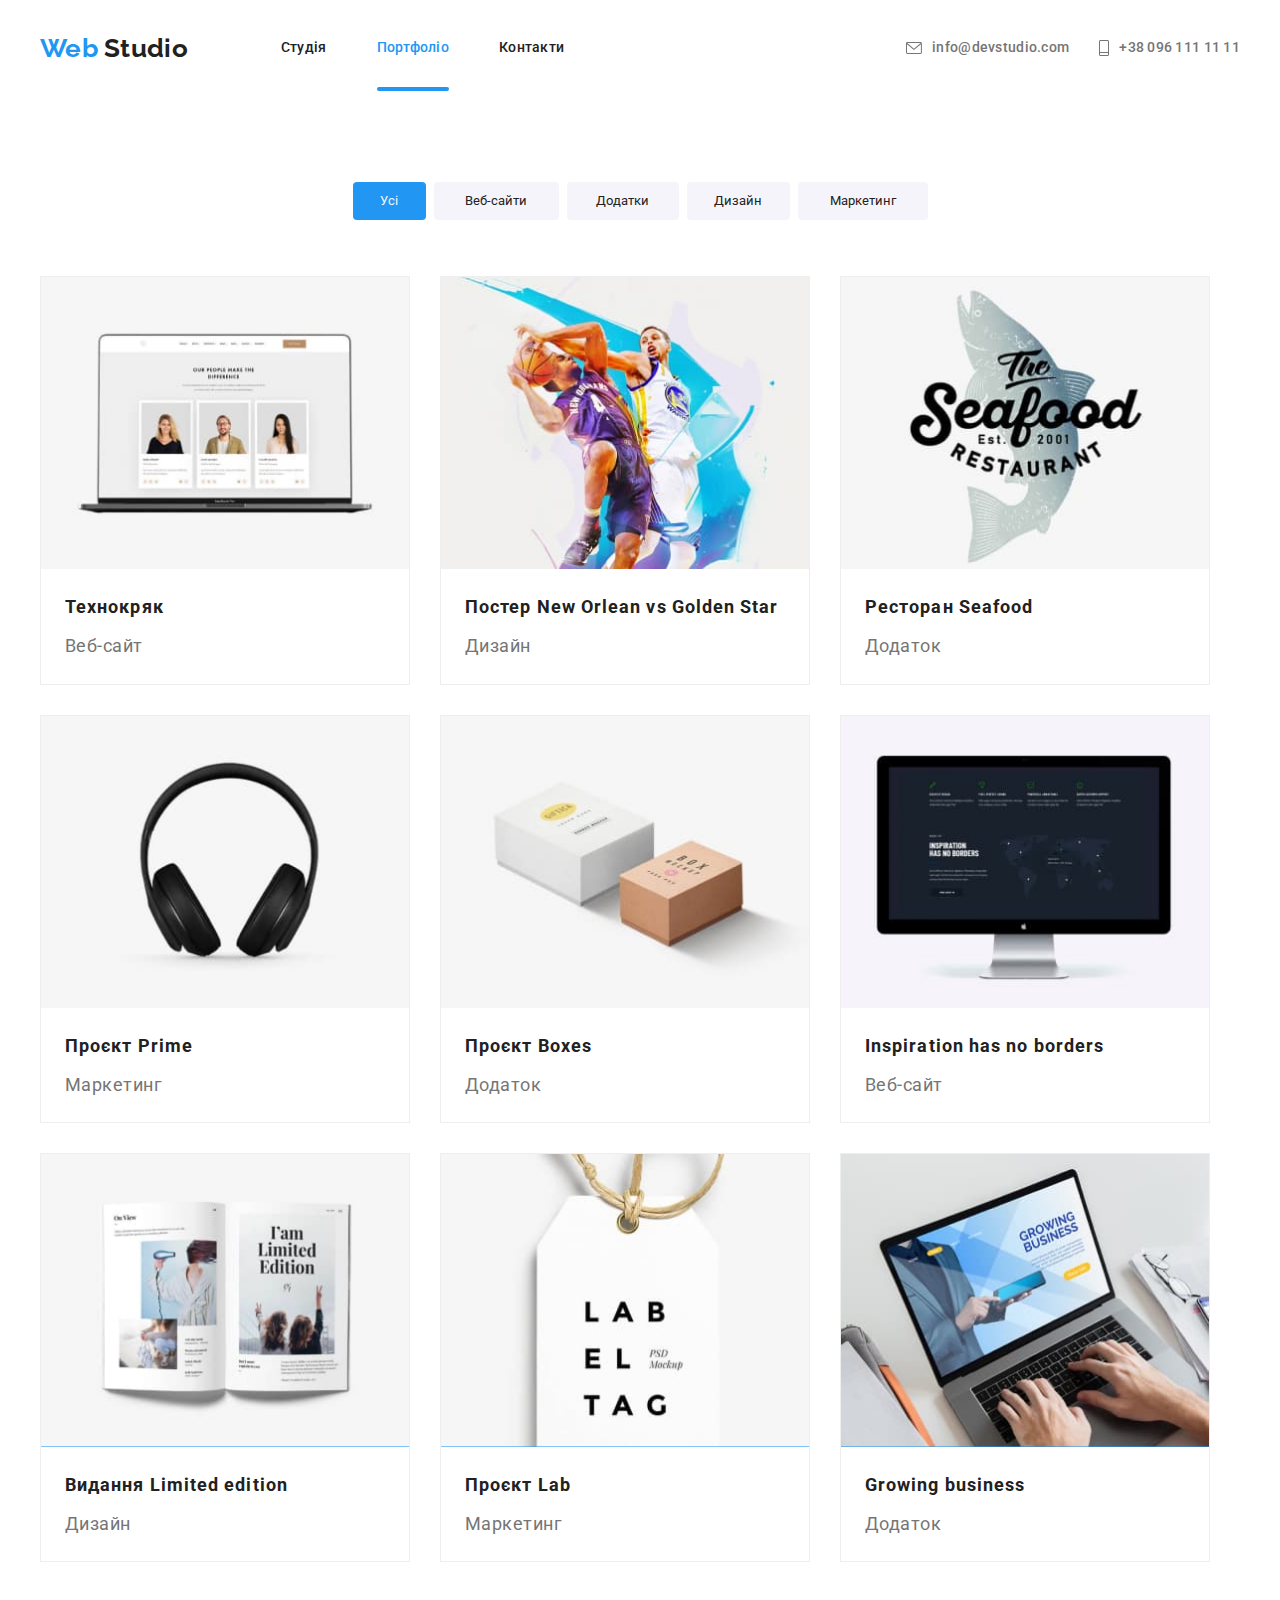
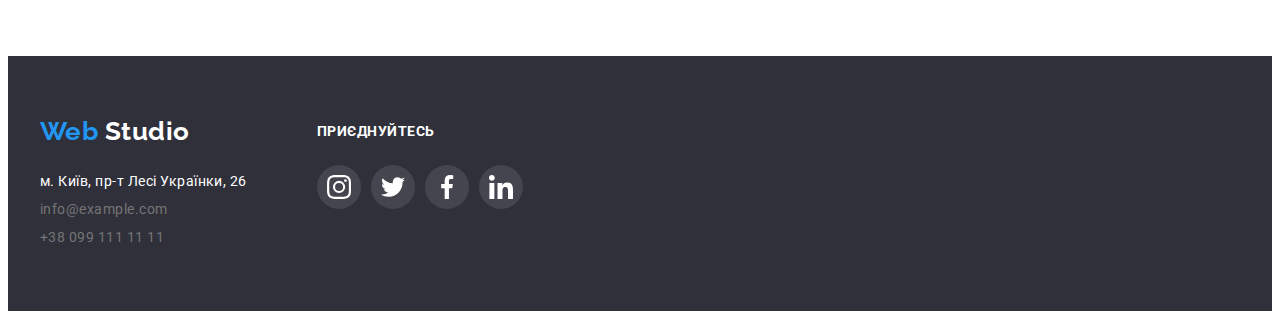
==== portfolio.html @ f1665b96 "Copy hw5" ====
<!DOCTYPE html>
<html lang="uk">
<head>
    <meta charset="UTF-8">
    <meta http-equiv="X-UA-Compatible" content="IE=edge">
    <meta name="viewport" content="width=device-width, initial-scale=1.0">
    <title>Document</title>
    
    <link rel="preconnect" href="https://fonts.googleapis.com">
<link rel="preconnect" href="https://fonts.gstatic.com" crossorigin>
<link href="https://fonts.googleapis.com/css2?family=Raleway:wght@700&family=Roboto:wght@400;500;700;900&display=swap" rel="stylesheet">
<link
      rel="stylesheet"
      href="https://cdnjs.cloudflare.com/ajax/libs/modern-normalize/1.1.0/modern-normalize.min.css"
      integrity="sha512-wpPYUAdjBVSE4KJnH1VR1HeZfpl1ub8YT/NKx4PuQ5NmX2tKuGu6U/JRp5y+Y8XG2tV+wKQpNHVUX03MfMFn9Q=="
      crossorigin="anonymous"
      referrerpolicy="no-referrer">
    <link rel="stylesheet" href="./css/styles.css">
</head>
<body>
  <!-- HEADER -->
    <header class="heder-section">
    <nav class="navigation container">
      <a  href="./index.html" class="logo"> 
        <span class="logo-partone"> Web </span>
          <span class="logo-partsecond">Studio </span> </a>
        <ul class="list-site-nav">
        <li class="site-nav" ><a href="./index.html" class="portfolio">Студія</a> </li>
        <li class="current"><a href="./portfolio.html" class="current-list">Портфоліо</a> </li>
        <li class= "site-nav"><a href="#" class="portfolio">Контакти</a> </li>
      </ul>
  
    <ul class="contact">
      <li class="list-contact"><a href="mailto:info@devstudio.com" class="contact-mail">
          <svg class="contact-soc-icon" width="16" height="12">
            <use href="./images/icons.svg#icon-mail"></use>
          </svg> info@devstudio.com</a></li>
      <li><a href="tel:+380961111111" class="contact-tel">
        <svg class="contact-soc-icon" width="10" height="16">
            <use href="./images/icons.svg#icon-tel"></use>
          </svg> +38 096 111 11 11</a></li>
    </ul>
    </nav>
  </header>
  <main>
    
    <!-- OUR PROJECT -->
      <section class="section"> 
        <div class="container"> 
          <h1 class="visually-hidden">Наші проєкти</h1>
<ul class="list-button">       
            <li><button type="button" class="button-project-all">Усі</button> </li> 
            <li><button type="button" class="button-project prime">Веб-сайти</button></li> 
            <li><button type="button" class="button-project second">Додатки</button></li>
            <li><button type="button" class="button-project third">Дизайн</button></li>
            <li><button type="button" class="button-project fourth">Маркетинг</button></li>
</ul>  
        
        
        
<ul class="list-project">

    <li class="image-list">  
      <a href="" class="link-project"> 
        <div class="description"> 
      <img class="image" src="./images/project-technok.jpg" 
          alt="проєкт веб-сайту" 
          width="370"
          height="294">
           <div class="project-paragraph"> 
             <p >
                      Ресурс пропонує комплексні пропозиції з різним 
                      рівнем функціоналу та сервісів. Все це дозволить
                       відвідувачу отримати вичерпні відомості про 
                       компанію чи приватну особу.
                    </p>
           </div>
       </div>
          <h2 class="caption-project">Технокряк</h2>
          <p class="text-project">Веб-сайт</p>

        </a>
        </li>

        


    <li class="image-list"> 
     <a href="" class="link-project"> 
      <div class="description"> 
      <img class="image" src="./images/project-disigne.jpg" 
          alt="проєкт дизайну постера" 
          width="370"
           height="294">
          <div class="project-paragraph"> 
             <p >
                      Ресурс пропонує комплексні пропозиції з різним 
                      рівнем функціоналу та сервісів. Все це дозволить
                      відвідувачу отримати вичерпні відомості про 
                      компанію чи приватну особу.
                    </p>
           </div>
             </div>  
           <h2 class="caption-project">Постер New Orlean vs Golden Star</h2> 
          <p class="text-project">Дизайн</p>
       
        </a>
        </li>

    <li class="image-list"> <a href="" class="link-project"> 
     <div class="description"> 
      <img class="image" src="./images/project-seafood.jpg" 
          alt="проєкт додатку ресторана" 
          width="370"
           height="294">
           <div class="project-paragraph"> 
             <p >
                      Ресурс пропонує комплексні пропозиції з різним 
                      рівнем функціоналу та сервісів. Все це дозволить
                      відвідувачу отримати вичерпні відомості про 
                      компанію чи приватну особу.
                    </p>
           </div></div>
           <h2 class="caption-project">Ресторан Seafood</h2>
          <p class="text-project">Додаток</p>
        
          </a>
        </li>

    <li class="image-list"> <a href="" class="link-project"> 
      <div class="description"> 
      <img class="image" src="./images/project-prime.jpg" 
          alt="проєкт маркетингу" 
          width="370"
           height="294">
           <div class="project-paragraph"> 
             <p >
                      Ресурс пропонує комплексні пропозиції з різним 
                      рівнем функціоналу та сервісів. Все це дозволить
                      відвідувачу отримати вичерпні відомості про 
                      компанію чи приватну особу.
                    </p>
           </div> </div>
          <h2 class="caption-project">Проєкт Prime</h2> 
          <p class="text-project">Маркетинг</p>
       
          </a>
        </li>

    <li class="image-list">
      <a href="" class="link-project"> 
         <div class="description"> 
      <img class="image" src="./images/project-boxes.jpg" 
          alt="проєкт додатку коробок" 
          width="370"
          height="294">
           <div class="project-paragraph"> 
             <p >
                      Ресурс пропонує комплексні пропозиції з різним 
                      рівнем функціоналу та сервісів. Все це дозволить
                      відвідувачу отримати вичерпні відомості про 
                      компанію чи приватну особу.
                    </p>
           </div>   </div>
      <h2 class="caption-project"> Проєкт Boxes </h2>
          <p class="text-project">Додаток</p> 
       
        </a> 
        </li>

    <li class="image-list"> 
      <a href="" class="link-project"> 
        <div class="description"> 
      <img class="image" src="./images/project-inspiration.jpg" 
          alt="проєкт веб-сайту" 
          width="370"
           height="294">
           <div class="project-paragraph"> 
             <p >
                      Ресурс пропонує комплексні пропозиції з різним 
                      рівнем функціоналу та сервісів. Все це дозволить
                      відвідувачу отримати вичерпні відомості про 
                      компанію чи приватну особу.
                    </p>
           </div>    </div>
          <h2 lang="en" class="caption-project">Inspiration has no borders</h2>
          <p class="text-project">Веб-сайт</p> 
     
        </a>
        </li>

    <li class="image-list"> 
      <a href="" class="link-project"> 
      <div class="description"> 
      <img class="image" src="./images/project-edition.jpg" 
          alt="проєкт дизайну видання" 
          width="370"
           height="294">
           <div class="project-paragraph"> 
             <p >
                      Ресурс пропонує комплексні пропозиції з різним 
                      рівнем функціоналу та сервісів. Все це дозволить
                      відвідувачу отримати вичерпні відомості про 
                      компанію чи приватну особу.
                    </p>
           </div> </div>
          <h2 class="caption-project">Видання Limited edition</h2> 
          <p class="text-project">Дизайн</p>
        
          </a>
        </li>

    <li class="image-list"> <a href="" class="link-project"> 
       <div class="description"> 
      <img class="image" src="./images/project-lab.jpg" 
          alt="проєкт маркетингу" 
          width="370"
           height="294">
          <div class="project-paragraph"> 
             <p >
                      Ресурс пропонує комплексні пропозиції з різним 
                      рівнем функціоналу та сервісів. Все це дозволить
                      відвідувачу отримати вичерпні відомості про 
                      компанію чи приватну особу.
                    </p>
           </div>   </div>
          <h2 class="caption-project">Проєкт Lab</h2> 
          <p class="text-project">Маркетинг</p>
     
          </a>
        </li>

    <li class="image-list"> <a href="" class="link-project"> 
      <div class="description"> 
      <img class="image" src="./images/project-business.jpg" 
          alt="проєкт додатку розвитку бізнесу" 
          width="370"
          height="294">
           <div class="project-paragraph"> 
             <p >
                      Ресурс пропонує комплексні пропозиції з різним 
                      рівнем функціоналу та сервісів. Все це дозволить
                      відвідувачу отримати вичерпні відомості про 
                      компанію чи приватну особу.
                    </p>
           </div> </div>
          <h2 lang="en" class="caption-project">Growing business</h2>
          <p class="text-project">Додаток</p>
        
          </a>
        </li>  

      </ul>
        
        </section>
  </main>


  <!-- FOOTER -->
 <footer class="footer">
    <div class="container footer-contact">
      <div> 
      <a href="./index.html" class="logo logo-partone"> 
        <span> Web </span>
      <span class="logo logo-partthird">Studio </span> </a> 
    <address> 
      <ul class="item">
        <li> <a href="https://goo.gl/maps/CPtrU1FHBa2aNyZL9" 
        target="_blank" 
        rel="noopener noreferrer nofollow" class="item-address">м. Київ, пр-т Лесі Українки, 26</a> 
      </li>
        <li>
      <a href="mailto:info@example.ua" class="item-mail">info@example.com</a> 
    </li>
      <li>
        <a href="tel:+14251234563" class="item-tel">+38 099 111 11 11</a>
      </li>
      </ul>
    </address>
   </div>
    <div class="invite-footer">
      <h4 class="invite">Приєднуйтесь</h4> 
    <ul class="footer-soc-list"> 
        <li class="footer-soc-item"> <a href "" class="footer-soc-link">
          <svg class="footer-soc-icon" width="24" height="24">
            <use href="./images/icons.svg#icon-instagram">    </use>
          </svg> </a>
        </li>
        <li class="footer-soc-item"> <a href "" class="footer-soc-link">
          <svg class="footer-soc-icon" width="24" height="24">
            <use href="./images/icons.svg#icon-twitter">    </use>
          </svg> </a>
        </li>
        <li class="footer-soc-item"> <a href "" class="footer-soc-link">
          <svg class="footer-soc-icon" width="24" height="24">
            <use href="./images/icons.svg#icon-facebook">    </use>
          </svg> </a>
        </li>
        <li class="footer-soc-item"> <a href "" class="footer-soc-link">
          <svg class="footer-soc-icon" width="24" height="24">
            <use href="./images/icons.svg#icon-linkedin">    </use>
          </svg> </a>
        </li>    
      </ul>

      </div>
    </div>
  </footer>
</body>
</html>
---- css/styles.css ----
/*колір основного тексту rgba(33, 33, 33, 1) */
/*вторичній колір тексту rgba(117, 117, 117, 1)*/
/*білий колір тексту footer, hero rgba(255, 255, 255, 1)*/
/* акцент синій rgba(33, 150, 243, 1)*/
 /* фон hero rgba(47, 48, 58, 1) */
 /* фон секции 3 (для index.html rgba(245, 244, 250, 1) */

    :root {
            --accent-color: #2196f3;
            --primary-text-color: rgba(33, 33, 33, 1);
            --transition-timing-function: cubic-bezier(0.4, 0, 0.2, 1);
            --transition-duration: 250ms;
        
 }
 
 html{
    box-sizing: border-box;
 } 
*,
*::before,
*::after {
    box-sizing: inherit;
}

 body {
    color:var(--primary-text-color);
    background-color: #FFFFFF;
font-family: "Roboto", sans-serif;
    letter-spacing: 0.03em;
}

p,
h1,
h2,
h3,
h4,
h5,
h6, {
    padding: 0px;
    margin: 0px;
} 
    

ul {
    list-style: none;
}

a {
    text-decoration:none;
}

 /*  HEADER  */

.container {
    width: 1230px;
    padding-left: 15px;
    padding-right: 15px;
    margin-right: auto;
    margin-left: auto;
    align-items: center;
 }
 .section {
    padding-top: 94px;
    padding-bottom: 94px;
 }
 .header-section
  {
    padding-top: 24;
    padding-bottom: 25;
    border-bottom: 1px solid #ECECEC;
 }

 /* --------------- logo------------ */
 .logo {
    font-family: "Raleway", sans-serif;
    font-size: 26px;
    line-height: 1.19;
    font-weight: 700;
    display: inline-block;       
 }
 
.logo-partone
{
    color: rgba(33, 150, 243, 1); 
}
.logo-partsecond 
    {
    color:rgba(33, 33, 33, 1);
}
/* ----------------------nav------------- */
.navigation{
font-style: Medium;
    font-size: 14px;
    line-height: 1.14;
    letter-spacing: 0.02em;
    font-weight: 500;
    display: flex;
    
    
    
}
.list-site-nav {
    display: flex;
    margin-right: auto; 
    margin-left: 0px; 
    padding-left: 93px;
    margin-top: 0px;
    margin-bottom: 0px;
}
.list-site-nav .site-nav:not(:last-child) {
 padding-right: 50px;
} 

.current-list {
    color: rgba(33, 150, 243, 1); 
    display: block;
} 
.current {
padding-top: 32px;
    padding-bottom: 32px;
    padding-right: 50px;
    color: rgba(33, 150, 243, 1);
        cursor: pointer;
}
 .list-site-nav .current-list {
    color: var(--accent-color);
    position: relative;
}

.list-site-nav .current-list::after {
    content: "";
    display: inline-block;
    width: 100%;
    height: 4px;
    position: absolute;
    left: 0;
    bottom: -1px;
    top: 47px;

    background-color: currentColor;
    border-radius: 2px;
} 


.site-nav .portfolio {
    color: rgba(33, 33, 33, 1);
        display: block;
        padding-top: 32px;
        padding-bottom: 32px;
        transition-property: transform;
        transition-duration: var(--transition-duration);
        transition-timing-function: var(--transition-timing-function);
}
.site-nav .portfolio:hover,
.site-nav .portfolio:focus {
    color: rgba(33, 150, 243, 1);
    cursor: pointer;   
}

/*  -----------contact ---------------- */

.contact {
        display: flex;
        align-items: center;
        align-content: center;
        gap: 30px;
    }
.contact-mail {
    display: flex;
    color: rgba(117, 117, 117, 1);
    align-items: center; 
    transition-property: transform;
        transition-duration: var(--transition-duration);
        transition-timing-function: var(--transition-timing-function);
}
.contact-mail:hover,
.contact-mail:focus {
    color: rgba(33, 150, 243, 1);
    cursor: pointer;
}
.contact-tel {
    color: rgba(117, 117, 117, 1);
    align-items: center;
    display: flex;
    transition-property: transform;
        transition-duration: var(--transition-duration);
        transition-timing-function: var(--transition-timing-function);
}
.contact-tel:hover,
.contact-tel:focus {
    color: rgba(33, 150, 243, 1);
    cursor: pointer;
}
.contact-soc-icon {
    fill: rgba(117, 117, 117, 1);
    margin-right: 10px;
    transition-property: transform;
        transition-duration: var(--transition-duration);
        transition-timing-function: var(--transition-timing-function);
}
.contact-soc-icon:hover,
.contact-soc-icon:focus {
       fill: rgba(33, 150, 243, 1);
        cursor: pointer;
}

/*  -------------------Page index-------------- */
/* HERO */
.hero {
    background-color: rgba(47, 48, 58, 1);
    text-align: center;
    padding-top: 200px;
    padding-bottom: 200px;
    background-image: 
    linear-gradient( 
        rgba(47, 48, 58, 0.4), 
        rgba(47, 48, 58, 0.4) 
        ),
    url(../images/hero-bg.jpg);
    background-repeat: no-repeat;
    background-size: cover;
    max-width: 1600px;
    margin: 0 auto;
}
.hero-title {
    margin: auto;
    color: rgba(255, 255, 255, 1);
    text-transform: uppercase;
    font-style: Black;
    font-size: 44px;
    line-height: 1.36;
    letter-spacing: 0.06em;
    font-weight: 900;
    margin-bottom: 30px;
    width: 696px;  
}
.hero-button {
    background-color: rgba(33, 150, 243, 1);
    color: rgba(255, 255, 255, 1);
    font-style: Bold;
     font-size: 16px;
      line-height: 1.9;
    font-family: inherit;
    border-radius: 4px;
    letter-spacing: 0.06em;
    font-weight: 700;
    padding: 10px 32px;
    min-width: 216;
    border: 1px solid transparent;
    margin: 0, auto;
    cursor: pointer;
}

/* MODAL */

.backdrop {
    position: fixed;
    top: 0;
    left: 0;
    width: 100%;
    height: 100%;
    z-index: 1;
    visibility: visible;
    background-color: rgba(0, 0, 0, 0.2);
    opacity: 1;
    transition: opacity var(--transition-duration) linear,
        visibility var(--transition-duration) linear;
}

 .backdrop.is-hidden {
    opacity: 0;
    pointer-events: none;
    visibility: hidden;
} 

.backdrop.is-hidden .modal {
    transform: translate(-50%, -50%) scale(0.9);
}

.modal {
    position: absolute;
    top: 50%;
    left: 50%;
    width: 528px;
    height: 581px;
    transform: translate(-50%, -50%) scale(1);
    transition: transform var(--transition-duration) linear;

    box-shadow: 0px 1px 3px rgba(0, 0, 0, 0.12), 0px 1px 1px rgba(0, 0, 0, 0.14),
        0px 2px 1px rgba(0, 0, 0, 0.2);
    border-radius: 4px;

    background-color: #FFFFFF;
}

.button-close {
    position: absolute;
    top: 8px;
    right: 8px;
    width: 30px;
    height: 30px;

    display: flex;
    align-items: center;
    justify-content: center;

    padding: 0;

    border-radius: 50%;
    border: 1px solid rgba(0, 0, 0, 0.1);
    background-color: #FFFFFF;
    cursor: pointer;
}

/* OUR ADVANTAGES */

.visually-hidden {
    position: absolute;
    white-space: nowrap;
    width: 1px;
    height: 1px;
    overflow: hidden;
    border: 0;
    padding: 0;
    clip: rect(0 0 0 0);
    clip-path: inset(50%);
    margin: -1px;
}
.advantages{
    display: flex;
    gap: 30px;
    margin-bottom: 0px;
    
}

.container-icon{

        display: flex;
        justify-content: center;
        align-items: center;
        width: 270px;
        height: 120px;
        background-color: rgba(245, 244, 250, 1);
}

.advantages-caption {
    text-transform: uppercase;
    font-style: Bold;
    font-size: 14px;
    line-height: 1.14;
    margin-bottom: 10px;
}
.advantages-text {
    color: rgba(117, 117, 117, 1);
    font-style: Regular;
     font-size: 14px;
      line-height: 24px;
}
/* WHAT WE DO */
.list-what-we-do {
    position: relative;
    display: flex;
    gap: 30px;
    padding-left: 0px;
    margin-top: 0px;
    margin-bottom: 0px;
    justify-content: center;
    align-items: center;
}

.what-we-do-caption {
    text-align: center;
    font-style: Bold;
    font-size: 36px;
    line-height: 1.16;
    margin-bottom: 50px;
    margin-top: 0px;
}

.container-text{
    position: absolute;
    width: 370px;
    height: 70px;
    background-color: rgba(63, 64, 80, 0.8);
    display: flex;
    align-items: center;
    justify-content: center;
}
.text-description{
    text-transform: uppercase;
    font-size: 14px;
    font-weight: 700px;
    color: rgba(255, 255, 255, 1);
    line-height: 1.14;
    letter-spacing: 3%;


}

.section-what-we-do{
padding-top: 0px;
padding-bottom: 94px;
}

  /* ----------------------OUR TEAM  */

.section-team {
font-size: 16px;
line-height: 1.19p;
padding-top: 94px;
    padding-bottom: 94px;
background-color: rgba(245, 244, 250, 1);
}
.team {
display: flex;
    text-align: center;
    width: 270px;
}
.team-caption {
    font-style: 700;
    font-size: 36px;
    line-height: 1.16;
    margin-bottom: 50px;
    margin-top: 0px;
    text-align: center;
}
.team-list {
    margin-right: 30px;  
    background-color: #FFFFFF;
    box-shadow: 0px 1px 3px rgba(0, 0, 0, 0.12), 0px 1px 1px rgba(0, 0, 0, 0.14), 0px 2px 1px rgba(0, 0, 0, 0.2);
}
.team-list:last-child {
    padding-right: 0px;
    margin-right: 0px;
}
.team-list-caption {
    font-style: Medium;
        font-weight: 500;
        margin-top: 30px;
        margin-bottom: 10;
        
}
.team-list-text {
    color: rgba(117, 117, 117, 1); 
    margin-bottom: 16px;
}
.team-soc-item{
    width: 44px;
    height: 44px;
}
.team-soc-link{
    width: 100%;
    height: 100%;
    border-radius: 50%;

    background-color: #FFFFFF;
    fill: rgba(175, 177, 184, 1);

    display: flex;
    align-items: center;
    justify-content: center;
    transition-property: transform;
    transition-duration: var(--transition-duration);
    transition-timing-function: var(--transition-timing-function);
} 

.team-soc-link:hover,
.team-soc-link:focus{
    background-color:#2196F3;
    
}
    
.team-soc-link:hover .team-soc-icon {
            fill: #FFFFFF; }
.team-soc-link:hover .team-soc-icon {
                background-color: #2196F3;}

.team-soc-list {
    display: flex;
    justify-content: center;
    gap: 10px;
    padding-left: 0px;
    margin-bottom: 30px;
}
.list-customers{
    display: flex;
    gap: 30px;
    
}
.item-customers {
    width: calc((100% - 150px) / 6);
    height: 90px;
    
}
.link-customers{
    width: 100%;
    height: 100%;
    border: 1px solid #AFB1B8;
    border-radius: 4px;
    display: flex;
    fill: rgba(175, 177, 184, 1);
    justify-content: center;
    align-items: center;
    transition-property: transform;
    transition-duration: var(--transition-duration);
    transition-timing-function: var(--transition-timing-function);
}

.link-customers:hover,
 .link-customers:focus {
    fill: rgba(33, 150, 243, 1);
    border: 1px solid rgba(33, 150, 243, 1) ;
}

/*--------------------- footer */

.footer {
    background-color: rgba(47, 48, 58, 1);
    font-size: 14px;
        line-height: 2;
        padding-top: 60px;
        padding-bottom: 60px;
}
.footer-contact {
    display: flex;

}
.logo-partthird {
    color: rgba(255, 255, 255, 1);
    margin-bottom: 20px;
}

address {
    font-style: normal;
}
.item {
    padding-left: 0px;
    margin-top: 0px;
    margin-bottom: 0px;
}
.item-address {
    color: rgba(255, 255, 255, 1);
    margin-bottom: 9px;
}
.item-mail {
    color: rgba(117, 117, 117, 1);
    margin-bottom: 9px;
}
.item-tel{
    color: rgba(117, 117, 117, 1); 
}

.footer-soc-link{
    width: 100%;
    height: 100%;
    border-radius: 100%;
    background-color: rgba(255, 255, 255, 0.1);
    display: flex;
    align-items: center;
    justify-content: center;
    color: #FFFFFF;
    transition-property: transform;
    transition-duration: var(--transition-duration);
    transition-timing-function: var(--transition-timing-function);
}
.footer-soc-icon{
    fill: currentColor;
}

.footer-soc-link:hover,
.footer-soc-link:focus {
    background-color: #2196F3;  
}

.footer-soc-list {
    display: flex;
    justify-content: center;
    gap: 10px;
    padding-left: 0px;
    margin-bottom: 40px;
}
.footer-soc-item {
    width: 44px;
    height: 44px;
    border-radius: 4px ;
    fill: #FFFFFF;
}

.invite-footer {
    margin-left: 70px;
    margin-top: 0px;
   
}
.invite {
        margin-bottom: 20px;
        margin-top: 0px;
            width: 700;
            size: 14px;
            letter-spacing: 0, 3;

        color: rgba(255, 255, 255, 1);
        text-transform: uppercase;
           
}
/* ____________________________Page Portfolio */

.list-button{
font-style: medium;
    font-size: 16px;
    line-height: 2;
    font-weight: 500;

    display: flex;
    justify-content: center;

    padding-left: 0;
    margin-bottom: 56px;
    margin-top: 0; 
}
.list-button li:not(:last-child) {
    padding-right: 8px; 
}

.button-project {
 color: var(--primary-text-color);
 background-color: rgba(245, 244, 250, 1);
font-family: inherit;
text-align: center;
border-radius: 4px;
padding: 6px 22px;
border: 1px solid transparent;
cursor: pointer;
transition-property: transform;
transition-duration: var(--transition-duration);
transition-timing-function: var(--transition-timing-function);
}

.button-project:hover,
.button-project:focus{
    color: rgba(245, 244, 250, 1);
background-color: rgba(33, 150, 243, 1);
box-shadow: 0px 3px 1px rgba(0, 0, 0, 0.1), 0px 1px 2px rgba(0, 0, 0, 0.08), 0px 2px 2px rgba(0, 0, 0, 0.12)
}
.button-project-all {
    color: rgba(245, 244, 250, 1);
        background-color: rgba(33, 150, 243, 1);
        font-family: inherit;
        text-align: center;
        border-radius: 4px;
        padding: 6px 25px;
            border: 1px solid transparent;
            min-width: 73px;
            height: 38px;
            cursor: pointer;
            transition-property: transform;
            transition-duration: var(--transition-duration);
            transition-timing-function: var(--transition-timing-function);
}
.prime{
    min-width: 125px;
    height: 38px;
}
.second {
min-width: 112px;
height: 38px;
}
.third {
    min-width: 103px;
    height: 38px;
}
.fourth {
    min-width: 130px;
    height: 38px;
}

.list-project
{
    padding-top: 0px;
    padding-left: 0px;
    margin: 0px;
    gap: 30px;
    display: flex;
    flex-wrap: wrap;
    
}
.image-list {
    width: 370px;

    border: 1px solid #eeeeee;
    transition: box-shadow: 0px 1px 1px rgba(0, 0, 0, 0.12),
            0px 4px 4px rgba(0, 0, 0, 0.06),
            1px 4px 6px rgba(0, 0, 0, 0.16);
            transition-property: transform;
            transition-duration: var(--transition-duration);
            transition-timing-function: var(--transition-timing-function);
        }

        .image-list:hover,
        .image-list:focus {
        box-shadow: 0px 1px 1px rgba(0, 0, 0, 0.12), 0px 4px 4px rgba(0, 0, 0, 0.06),
            1px 4px 6px rgba(0, 0, 0, 0.16);
                        }
.image-list:hover .description::before,
.image-list:focus .description::before {
    background-color: rgba(33, 150, 243, 0.9);
    transform: translateY(0);
}
.image-list:hover .project-paragraph,
.image-list:focus .project-paragraph {
    transform: translateY(0);
}

.link-project{
    cursor: pointer;
}
.image {
    display: block;
    margin: 0px;
    padding: 0px;
    max-width: 100%;
    height: auto;
}

.description {
position: relative;
    overflow: hidden;
    background-color: rgba(33, 150, 243, 0.9);
}

.description::before {
    position: absolute;
    top: 0;
    left: 0;
    width: 100%;
    height: 100%;

    content: "";
    background-color: rgba(33, 150, 243, 0.9);

    transform: translateY(100%);
    transition: transform var(--transition-duration) var(--transition-timing-function);
}

.project-paragraph {
    position: absolute;
    margin: 0;
    padding: 63px 24px;
    top: 0;
    left: 0;
    transform: translateY(100%);
    transition: transform var(--transition-duration) var(--transition-timing-function);
    font-weight: 400;
    font-size: 18px;
    line-height: 1.55;
    color: #FFFFFF;
}



.caption-project {
font-style: bold;
font-size: 18px;
    line-height: 2;
    letter-spacing: 0.06em;
    padding-top: 20px;
    margin-bottom: 4px;
    margin-top: 0px;
    margin-left: 24px;
    color: rgba(33, 33, 33, 1);
}
.text-project {
    color: rgba(117, 117, 117, 1);
        font-size: 18px;
        line-height: 1.9;
        margin-bottom: 20px;
        margin-left: 24px;
        margin-top: 0px;
}
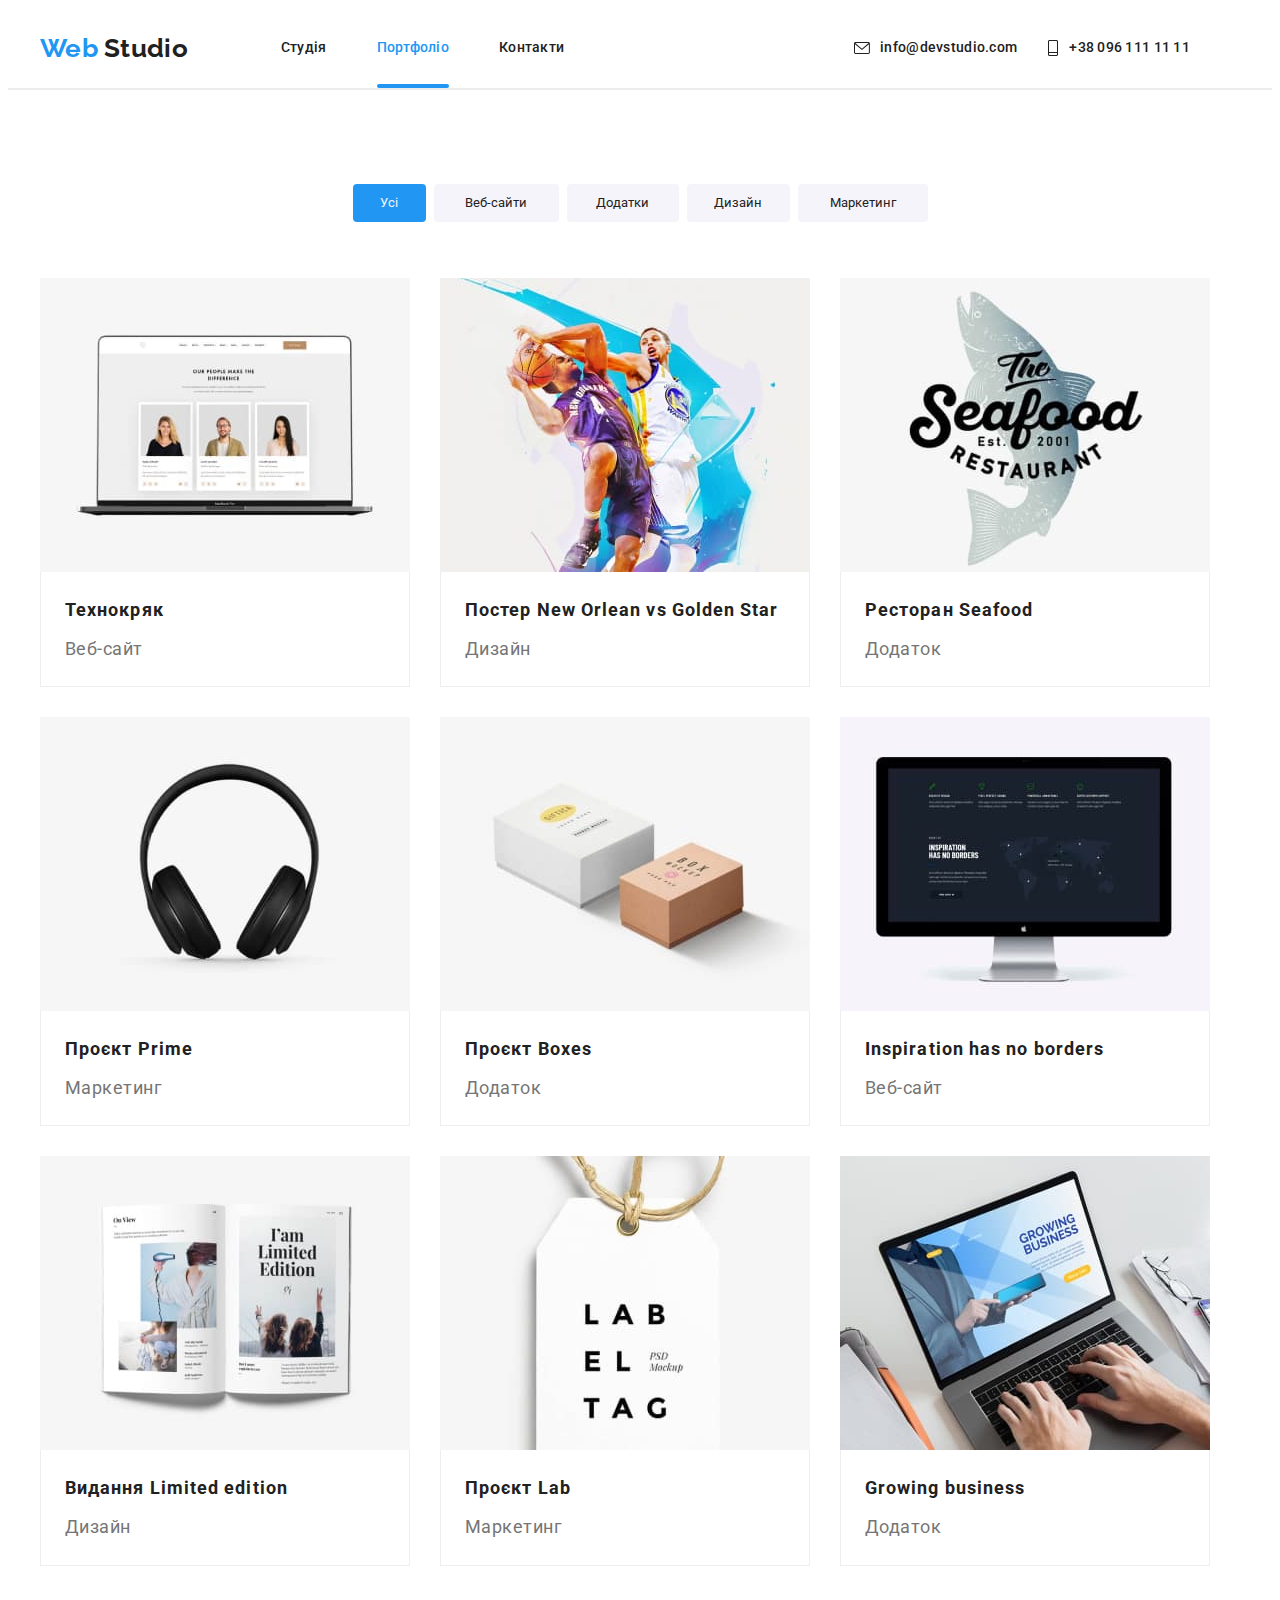
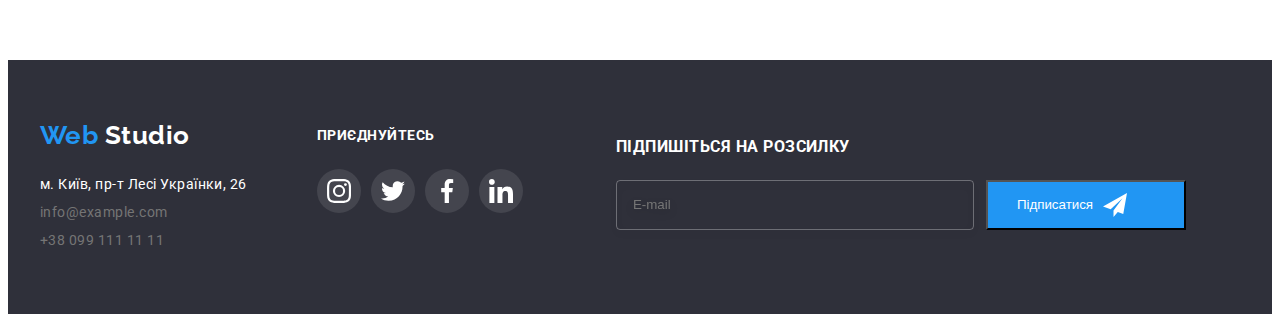
==== commit 1c260833: "Add forms" ====
--- a/portfolio.html
+++ b/portfolio.html
@@ -30,16 +30,26 @@
         <li class= "site-nav"><a href="#" class="portfolio">Контакти</a> </li>
       </ul>
   
-    <ul class="contact">
-      <li class="list-contact"><a href="mailto:info@devstudio.com" class="contact-mail">
-          <svg class="contact-soc-icon" width="16" height="12">
-            <use href="./images/icons.svg#icon-mail"></use>
-          </svg> info@devstudio.com</a></li>
-      <li><a href="tel:+380961111111" class="contact-tel">
-        <svg class="contact-soc-icon" width="10" height="16">
-            <use href="./images/icons.svg#icon-tel"></use>
-          </svg> +38 096 111 11 11</a></li>
-    </ul>
+      <ul class="head-address no-marker">
+          <li class="email-tel">
+            <a href="mailto:info@devstudio.com" class="contact">
+              <svg class="contact-icon" width="16" height="12">
+                <use href="./images/icons.svg#icon-mail"></use>
+              </svg>
+              info@devstudio.com</a
+            >
+          </li>
+          <li class="email-tel">
+            <a href="tel:+380961111111" class="contact">
+              <svg class="contact-icon" width="12" height="16">
+                <use href="./images/icons.svg#icon-tel"></use>
+              </svg>
+              +38 096 111 11 11</a
+            >
+          </li>
+        </ul>
+
+    
     </nav>
   </header>
   <main>
@@ -76,9 +86,10 @@
                     </p>
            </div>
        </div>
+       <div class="about-project"> 
           <h2 class="caption-project">Технокряк</h2>
           <p class="text-project">Веб-сайт</p>
-
+</div>
         </a>
         </li>
 
@@ -101,9 +112,10 @@
                     </p>
            </div>
              </div>  
+             <div class="about-project"> 
            <h2 class="caption-project">Постер New Orlean vs Golden Star</h2> 
           <p class="text-project">Дизайн</p>
-       
+             </div>
         </a>
         </li>
 
@@ -121,9 +133,10 @@
                       компанію чи приватну особу.
                     </p>
            </div></div>
+           <div class="about-project"> 
            <h2 class="caption-project">Ресторан Seafood</h2>
           <p class="text-project">Додаток</p>
-        
+           </div>
           </a>
         </li>
 
@@ -141,9 +154,10 @@
                       компанію чи приватну особу.
                     </p>
            </div> </div>
+           <div class="about-project"> 
           <h2 class="caption-project">Проєкт Prime</h2> 
           <p class="text-project">Маркетинг</p>
-       
+           </div>
           </a>
         </li>
 
@@ -162,9 +176,10 @@
                       компанію чи приватну особу.
                     </p>
            </div>   </div>
+           <div class="about-project"> 
       <h2 class="caption-project"> Проєкт Boxes </h2>
           <p class="text-project">Додаток</p> 
-       
+           </div>
         </a> 
         </li>
 
@@ -183,9 +198,10 @@
                       компанію чи приватну особу.
                     </p>
            </div>    </div>
+           <div class="about-project"> 
           <h2 lang="en" class="caption-project">Inspiration has no borders</h2>
           <p class="text-project">Веб-сайт</p> 
-     
+           </div>
         </a>
         </li>
 
@@ -204,9 +220,10 @@
                       компанію чи приватну особу.
                     </p>
            </div> </div>
+           <div class="about-project"> 
           <h2 class="caption-project">Видання Limited edition</h2> 
           <p class="text-project">Дизайн</p>
-        
+           </div>
           </a>
         </li>
 
@@ -224,9 +241,10 @@
                       компанію чи приватну особу.
                     </p>
            </div>   </div>
+           <div class="about-project"> 
           <h2 class="caption-project">Проєкт Lab</h2> 
           <p class="text-project">Маркетинг</p>
-     
+           </div>
           </a>
         </li>
 
@@ -244,9 +262,10 @@
                       компанію чи приватну особу.
                     </p>
            </div> </div>
+           <div class="about-project"> 
           <h2 lang="en" class="caption-project">Growing business</h2>
           <p class="text-project">Додаток</p>
-        
+           </div>
           </a>
         </li>  
 
@@ -302,8 +321,26 @@
           </svg> </a>
         </li>    
       </ul>
-
       </div>
+      <form class="footer-form">
+          <div class="footer-email-container">
+            <h3 class="footer-title">Підпишіться на розсилку</h3>
+            <label>
+              <input
+                type="email"
+                name="footer-email"
+                placeholder="E-mail"
+                class="footer-input"
+              />
+            </label>
+          </div>
+          <button class="button subscribe">
+            Підписатися
+            <svg width="24" height="24" class="footer-button-icon">
+              <use href="./images/icons.svg#icon-send"></use>
+            </svg>
+          </button>
+        </form>
     </div>
   </footer>
 </body>
--- a/css/styles.css
+++ b/css/styles.css
@@ -52,6 +52,9 @@
 
  /*  HEADER  */
 
+header{
+    border-bottom: 2px solid #ECECEC;
+}
 .container {
     width: 1230px;
     padding-left: 15px;
@@ -59,7 +62,7 @@
     margin-right: auto;
     margin-left: auto;
     align-items: center;
- }
+}
  .section {
     padding-top: 94px;
     padding-bottom: 94px;
@@ -68,7 +71,7 @@
   {
     padding-top: 24;
     padding-bottom: 25;
-    border-bottom: 1px solid #ECECEC;
+    border-bottom: 3px solid #ECECEC;
  }
 
  /* --------------- logo------------ */
@@ -115,10 +118,11 @@
 .current-list {
     color: rgba(33, 150, 243, 1); 
     display: block;
+    padding-top: 32px;
+        padding-bottom: 32px;
 } 
 .current {
-padding-top: 32px;
-    padding-bottom: 32px;
+
     padding-right: 50px;
     color: rgba(33, 150, 243, 1);
         cursor: pointer;
@@ -136,11 +140,15 @@
     position: absolute;
     left: 0;
     bottom: -1px;
-    top: 47px;
+    top: 76px;
 
     background-color: currentColor;
     border-radius: 2px;
 } 
+
+.container-contact{
+    
+}
 
 
 .site-nav .portfolio {
@@ -160,38 +168,52 @@
 
 /*  -----------contact ---------------- */
 
+
+.head-address {
+    display: flex;
+    margin-left: auto;
+    align-items: center;
+    padding-right: 50px;
+}
+
+.head-address .contact {
+    color: var(--primary-text-color);
+    text-decoration: none;
+    letter-spacing: 0.02em;
+
+    font-weight: 500;
+    font-size: 14px;
+    line-height: 1.14;
+
+    display: flex;
+    align-items: center;
+}
+
+.email-tel:nth-child(1) {
+    margin-right: 30px;
+}
+
 .contact {
-        display: flex;
-        align-items: center;
-        align-content: center;
-        gap: 30px;
-    }
-.contact-mail {
-    display: flex;
-    color: rgba(117, 117, 117, 1);
-    align-items: center; 
-    transition-property: transform;
-        transition-duration: var(--transition-duration);
-        transition-timing-function: var(--transition-timing-function);
-}
-.contact-mail:hover,
-.contact-mail:focus {
-    color: rgba(33, 150, 243, 1);
-    cursor: pointer;
-}
-.contact-tel {
-    color: rgba(117, 117, 117, 1);
-    align-items: center;
-    display: flex;
-    transition-property: transform;
-        transition-duration: var(--transition-duration);
-        transition-timing-function: var(--transition-timing-function);
-}
-.contact-tel:hover,
-.contact-tel:focus {
-    color: rgba(33, 150, 243, 1);
-    cursor: pointer;
-}
+    transition: color var(--transition-duration) var(--transition-timing-function);
+}
+
+.contact:hover,
+.contact:focus {
+    color: var(--accent-color);
+}
+
+.contact:hover .contact-icon,
+.contact:focus .contact-icon {
+    fill: var(--accent-color);
+}
+
+.contact-icon {
+    fill: var(--primary-text-color);
+    margin-right: 10px;
+
+    transition: fill var(--transition-duration) var(--transition-timing-function);
+}
+
 .contact-soc-icon {
     fill: rgba(117, 117, 117, 1);
     margin-right: 10px;
@@ -252,7 +274,7 @@
     cursor: pointer;
 }
 
-/* MODAL */
+/* ---------MODAL ------------*/
 
 .backdrop {
     position: fixed;
@@ -290,10 +312,94 @@
     box-shadow: 0px 1px 3px rgba(0, 0, 0, 0.12), 0px 1px 1px rgba(0, 0, 0, 0.14),
         0px 2px 1px rgba(0, 0, 0, 0.2);
     border-radius: 4px;
-
     background-color: #FFFFFF;
-}
-
+    padding: 40px;
+}
+.modal-title{
+    width: 448px;
+        height: 23px;
+        font-family: 'Roboto';
+        font-style: normal;
+        font-weight: 700;
+        font-size: 20px;
+        line-height: 23px;
+        text-align: center;
+        letter-spacing: 0.03em;
+        margin-bottom: 12px;
+        margin-top: 0px;
+}
+.modal-input{
+    width: 100%;
+    height: 40px;
+    border: 1px solid rgba(33, 33, 33, 0.2);
+        border-radius: 4px;
+        margin-bottom: 10px;
+        font-size: 12px;
+        color: rgba(117, 117, 117, 0.5);
+        padding-left: 14px;
+}
+
+.modal-field{
+    text-align: left;
+    margin-bottom: 12px;
+}
+.input-wrap {
+    position: relative;
+}
+.modal-icon {
+position: absolute;
+right: 420px;
+top: 5px;
+transform: translateY(50%);
+}   
+ 
+.modal-input::placeholder{
+    font-weight: 400;
+        font-size: 12px;
+        line-height: 14px;
+        letter-spacing: 0.01em;
+        color: rgba(117, 117, 117, 0.5);
+} 
+
+
+.form-comment {
+    width: 100%;
+    height: 120px;
+
+    border: 1px solid rgba(33, 33, 33, 0.2);
+    border-radius: 4px;
+    resize: none;
+    padding: 12px 16px;
+    margin-top: 4px;
+
+    font-weight: normal;
+    font-size: 12px;
+    line-height: 1.16;
+    letter-spacing: 0.01em;
+}
+
+.form-comment::placeholder {
+    color: rgba(117, 117, 117, 0.5);
+}
+
+.form-comment:focus {
+    border: 1px solid var(--accent-color);
+    outline: 0;
+}
+
+.form-comment:not(:placeholder-shown) {
+    color: #212121;
+}
+ .submit{
+    width: 200px;
+        height: 50px;
+    margin-bottom: 40px;
+   
+        background: #2196F3;
+        box-shadow: 0px 4px 4px rgba(0, 0, 0, 0.15);
+        border-radius: 4px;
+        color: #FFFFFF;
+ }
 .button-close {
     position: absolute;
     top: 8px;
@@ -311,6 +417,55 @@
     border: 1px solid rgba(0, 0, 0, 0.1);
     background-color: #FFFFFF;
     cursor: pointer;
+}
+
+.checkbox-label {
+    font-weight: normal;
+    font-size: 14px;
+    line-height: 1.71;
+
+    color: var(--primary-text-color);
+
+    margin-bottom: 30px;
+    margin-top: 20px;
+
+    align-items: center;
+    justify-content: center;
+    display: flex;
+}
+
+.checkbox-label>.visually-hidden {
+    position: absolute;
+    white-space: nowrap;
+    width: 1px;
+    height: 1px;
+    overflow: hidden;
+    border: 0;
+    padding: 0;
+    clip: rect(0 0 0 0);
+    clip-path: inset(50%);
+    margin: -1px;
+}
+
+.checkbox-label>.visually-hidden:checked+.checkbox-icon {
+    background-color: var(--accent-color);
+    border: transparent;
+}
+
+.checkbox-icon {
+    width: 16px;
+    height: 15px;
+    border-radius: 2px;
+    border: 2px solid var(--secondary-text-color);
+
+    margin-right: 8px;
+    margin-bottom: 4px;
+}
+
+.checkbox-link {
+    color: var(--accent-color);
+    margin-left: 4px;
+    
 }
 
 /* OUR ADVANTAGES */
@@ -358,17 +513,10 @@
       line-height: 24px;
 }
 /* WHAT WE DO */
-.list-what-we-do {
-    position: relative;
-    display: flex;
-    gap: 30px;
-    padding-left: 0px;
-    margin-top: 0px;
-    margin-bottom: 0px;
-    justify-content: center;
-    align-items: center;
-}
-
+.section-what-we-do {
+    padding-top: 0px;
+    padding-bottom: 94px;
+}
 .what-we-do-caption {
     text-align: center;
     font-style: Bold;
@@ -377,7 +525,21 @@
     margin-bottom: 50px;
     margin-top: 0px;
 }
-
+.list-what-we-do {
+    
+    display: flex;
+    gap: 30px;
+    padding-left: 0px;
+    margin-top: 0px;
+    margin-bottom: 0px;
+    justify-content: center;
+    align-items: center;
+}
+
+.image-what-we-do {
+    position: relative;
+    display: flex;
+}
 .container-text{
     position: absolute;
     width: 370px;
@@ -386,6 +548,7 @@
     display: flex;
     align-items: center;
     justify-content: center;
+    bottom: 0px;
 }
 .text-description{
     text-transform: uppercase;
@@ -394,14 +557,10 @@
     color: rgba(255, 255, 255, 1);
     line-height: 1.14;
     letter-spacing: 3%;
-
-
-}
-
-.section-what-we-do{
-padding-top: 0px;
-padding-bottom: 94px;
-}
+}
+
+
+
 
   /* ----------------------OUR TEAM  */
 
@@ -468,7 +627,7 @@
 .team-soc-link:hover,
 .team-soc-link:focus{
     background-color:#2196F3;
-    
+    fill: #FFFFFF;
 }
     
 .team-soc-link:hover .team-soc-icon {
@@ -602,6 +761,50 @@
         color: rgba(255, 255, 255, 1);
         text-transform: uppercase;
            
+}
+
+.footer-form {
+    width: 570px;
+    height: 86px;
+    display: flex;
+    align-items: flex-end;
+    margin-left: 93px;
+}
+
+.footer-email-container {
+    display: flex;
+    flex-direction: column;
+}
+.footer-title{
+    color: #FFFFFF;
+    text-transform: uppercase;
+    size: 14px;
+        letter-spacing: 0, 3;
+}
+.footer-input {
+    width: 358px;
+    height: 50px;
+    border: 1px solid rgba(255, 255, 255, 0.3);
+    filter: drop-shadow(0px 4px 4px rgba(0, 0, 0, 0.15));
+    border-radius: 4px;
+    padding-left: 16px;
+    margin-right: 12px;
+    background-color: inherit;
+    color: #FFFFFF;
+}
+
+.button.subscribe {
+    display: flex;
+    align-items: center;
+    padding-left: 29px;
+    background-color: rgba(33, 150, 243, 1);
+    color: #FFFFFF;
+    width: 200px;
+    height: 50px;
+}
+
+.footer-button-icon {
+    margin-left: 10px;   
 }
 /* ____________________________Page Portfolio */
 
@@ -686,15 +889,7 @@
 }
 .image-list {
     width: 370px;
-
-    border: 1px solid #eeeeee;
-    transition: box-shadow: 0px 1px 1px rgba(0, 0, 0, 0.12),
-            0px 4px 4px rgba(0, 0, 0, 0.06),
-            1px 4px 6px rgba(0, 0, 0, 0.16);
-            transition-property: transform;
-            transition-duration: var(--transition-duration);
-            transition-timing-function: var(--transition-timing-function);
-        }
+      }
 
         .image-list:hover,
         .image-list:focus {
@@ -756,7 +951,11 @@
     color: #FFFFFF;
 }
 
-
+.about-project {
+border-bottom: 1px solid #eeeeee;
+border-left: 1px solid #eeeeee;
+border-right: 1px solid #eeeeee;
+}
 
 .caption-project {
 font-style: bold;
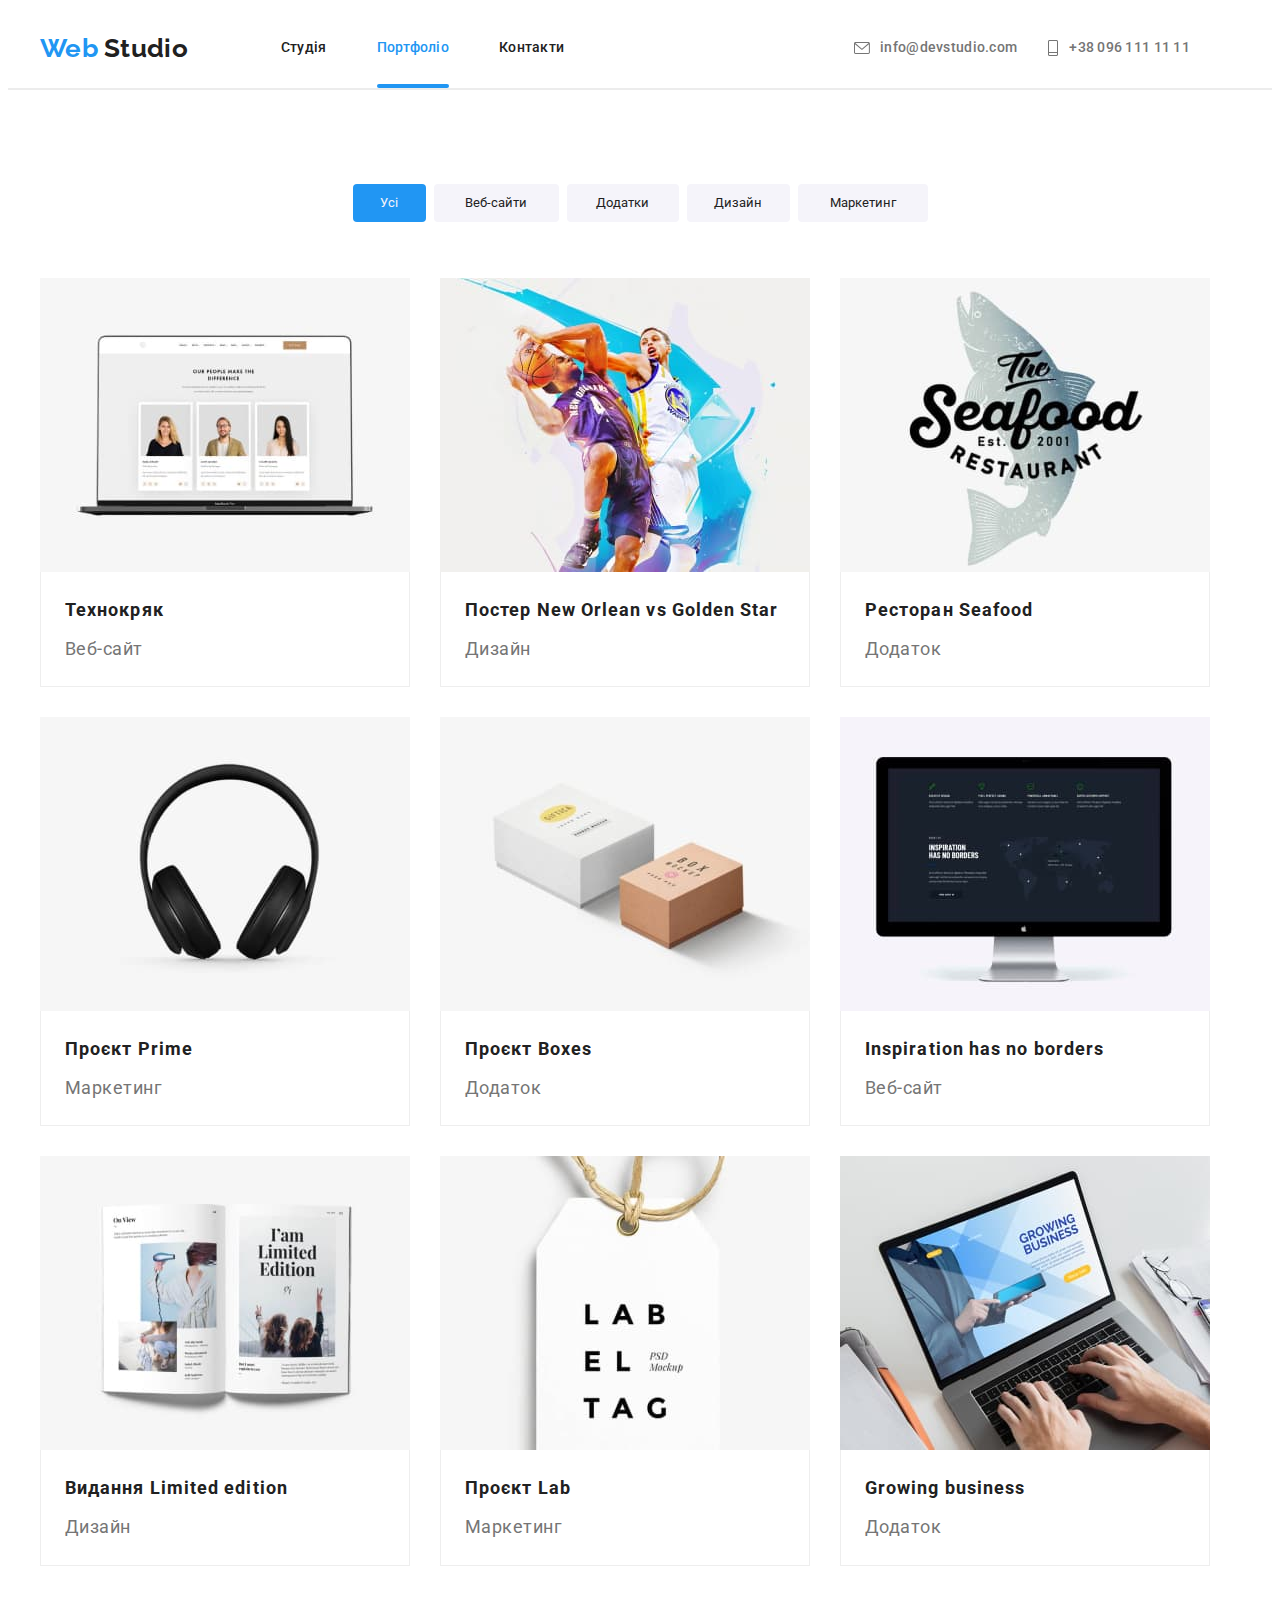
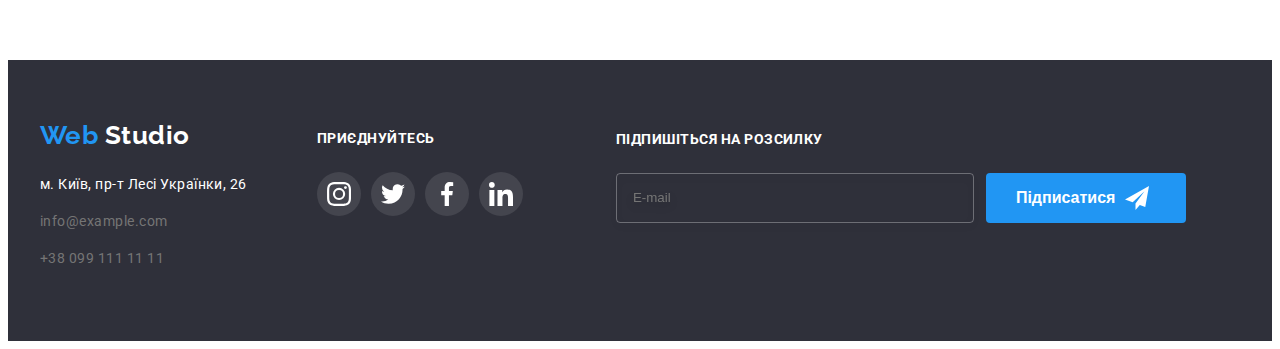
==== commit 16d55cf3: "Update mistake" ====
--- a/portfolio.html
+++ b/portfolio.html
@@ -276,7 +276,7 @@
 
 
   <!-- FOOTER -->
- <footer class="footer">
+  <footer class="footer">
     <div class="container footer-contact">
       <div> 
       <a href="./index.html" class="logo logo-partone"> 
@@ -284,14 +284,14 @@
       <span class="logo logo-partthird">Studio </span> </a> 
     <address> 
       <ul class="item">
-        <li> <a href="https://goo.gl/maps/CPtrU1FHBa2aNyZL9" 
+        <li class="item-contact"> <a href="https://goo.gl/maps/CPtrU1FHBa2aNyZL9" 
         target="_blank" 
         rel="noopener noreferrer nofollow" class="item-address">м. Київ, пр-т Лесі Українки, 26</a> 
       </li>
-        <li>
+       <li class="item-contact">
       <a href="mailto:info@example.ua" class="item-mail">info@example.com</a> 
     </li>
-      <li>
+      <li class="item-contact">
         <a href="tel:+14251234563" class="item-tel">+38 099 111 11 11</a>
       </li>
       </ul>
@@ -322,7 +322,7 @@
         </li>    
       </ul>
       </div>
-      <form class="footer-form">
+       <form class="footer-form">
           <div class="footer-email-container">
             <h3 class="footer-title">Підпишіться на розсилку</h3>
             <label>
@@ -334,8 +334,8 @@
               />
             </label>
           </div>
-          <button class="button subscribe">
-            Підписатися
+          <button class="button-subscribe">
+            Підписатися 
             <svg width="24" height="24" class="footer-button-icon">
               <use href="./images/icons.svg#icon-send"></use>
             </svg>
--- a/css/styles.css
+++ b/css/styles.css
@@ -36,7 +36,7 @@
 h3,
 h4,
 h5,
-h6, {
+h6 {
     padding: 0px;
     margin: 0px;
 } 
@@ -146,10 +146,6 @@
     border-radius: 2px;
 } 
 
-.container-contact{
-    
-}
-
 
 .site-nav .portfolio {
     color: rgba(33, 33, 33, 1);
@@ -177,7 +173,7 @@
 }
 
 .head-address .contact {
-    color: var(--primary-text-color);
+    color: rgba(117, 117, 117, 1);
     text-decoration: none;
     letter-spacing: 0.02em;
 
@@ -194,6 +190,7 @@
 }
 
 .contact {
+    color: rgba(117, 117, 117, 1);
     transition: color var(--transition-duration) var(--transition-timing-function);
 }
 
@@ -208,13 +205,12 @@
 }
 
 .contact-icon {
-    fill: var(--primary-text-color);
+  
     margin-right: 10px;
-
     transition: fill var(--transition-duration) var(--transition-timing-function);
 }
 
-.contact-soc-icon {
+.contact-icon {
     fill: rgba(117, 117, 117, 1);
     margin-right: 10px;
     transition-property: transform;
@@ -273,6 +269,10 @@
     margin: 0, auto;
     cursor: pointer;
 }
+.hero-button:hover,
+.hero-button:focus {
+box-shadow: 0px 4px 4px rgba(0, 0, 0, 0.15);
+}
 
 /* ---------MODAL ------------*/
 
@@ -308,7 +308,6 @@
     height: 581px;
     transform: translate(-50%, -50%) scale(1);
     transition: transform var(--transition-duration) linear;
-
     box-shadow: 0px 1px 3px rgba(0, 0, 0, 0.12), 0px 1px 1px rgba(0, 0, 0, 0.14),
         0px 2px 1px rgba(0, 0, 0, 0.2);
     border-radius: 4px;
@@ -339,9 +338,37 @@
         padding-left: 14px;
 }
 
+.modal-input::placeholder{
+font-size: 12px;
+color: brown;
+
+}
+.modal-input:focus~.modal-icon {
+    fill: var(--accent-color);
+    transition-duration: var(--transition-duration);
+        transition-timing-function: var(--transition-timing-function);
+}
+.modal-input:hover~.modal-icon {
+    fill: var(--accent-color);
+    transition-duration: var(--transition-duration);
+        transition-timing-function: var(--transition-timing-function);
+}
+.modal-input:focus,
+.modal-input:hover {
+    border: 1px solid var(--accent-color);
+    outline: 0;
+    transition-duration: var(--transition-duration);
+        transition-timing-function: var(--transition-timing-function);
+}
+/* .modal-input:not(:placeholder-shown):valid{
+    background-color: hwb(120 0% 50%/0.302);
+}
+ .modal-input:not(:placeholder-shown):invalid {
+     background-color: rgba(128, 28, 0, 0.302);
+ }
+  */
 .modal-field{
     text-align: left;
-    margin-bottom: 12px;
 }
 .input-wrap {
     position: relative;
@@ -359,9 +386,13 @@
         line-height: 14px;
         letter-spacing: 0.01em;
         color: rgba(117, 117, 117, 0.5);
+        margin-top: 4px;
+       
 } 
 
-
+input.modal-input{
+    padding-left: 40px;
+}
 .form-comment {
     width: 100%;
     height: 120px;
@@ -382,9 +413,12 @@
     color: rgba(117, 117, 117, 0.5);
 }
 
-.form-comment:focus {
+.form-comment:focus,
+.form-comment:hover {
     border: 1px solid var(--accent-color);
     outline: 0;
+    transition-duration: var(--transition-duration);
+        transition-timing-function: var(--transition-timing-function);
 }
 
 .form-comment:not(:placeholder-shown) {
@@ -393,11 +427,11 @@
  .submit{
     width: 200px;
         height: 50px;
-    margin-bottom: 40px;
-   
+ 
         background: #2196F3;
         box-shadow: 0px 4px 4px rgba(0, 0, 0, 0.15);
         border-radius: 4px;
+        border: 1px solid transparent;
         color: #FFFFFF;
  }
 .button-close {
@@ -418,6 +452,21 @@
     background-color: #FFFFFF;
     cursor: pointer;
 }
+.button-close:hover,
+.button-close:focus {
+fill: var(--accent-color);
+}
+
+.modal-lable {
+    font-size: 12px;
+    color: #757575;
+}
+/* span.modal-span{
+margin-bottom: 14px;
+margin-top: 14px;
+margin-left: 14px;
+} */
+
 
 .checkbox-label {
     font-weight: normal;
@@ -465,7 +514,8 @@
 .checkbox-link {
     color: var(--accent-color);
     margin-left: 4px;
-    
+    text-decoration: underline;
+   
 }
 
 /* OUR ADVANTAGES */
@@ -698,13 +748,17 @@
     margin-top: 0px;
     margin-bottom: 0px;
 }
+
+.item-contact{
+margin-bottom: 9px;
+}
 .item-address {
     color: rgba(255, 255, 255, 1);
-    margin-bottom: 9px;
+   
 }
 .item-mail {
     color: rgba(117, 117, 117, 1);
-    margin-bottom: 9px;
+    
 }
 .item-tel{
     color: rgba(117, 117, 117, 1); 
@@ -738,6 +792,7 @@
     gap: 10px;
     padding-left: 0px;
     margin-bottom: 40px;
+    margin-top: 20px;
 }
 .footer-soc-item {
     width: 44px;
@@ -749,10 +804,10 @@
 .invite-footer {
     margin-left: 70px;
     margin-top: 0px;
-   
+margin-bottom: 20px;
 }
 .invite {
-        margin-bottom: 20px;
+        
         margin-top: 0px;
             width: 700;
             size: 14px;
@@ -769,17 +824,26 @@
     display: flex;
     align-items: flex-end;
     margin-left: 93px;
+    margin-top: 0px;
+    padding-top: 0px;
+    margin-bottom: 40px;
 }
 
 .footer-email-container {
-    display: flex;
+    /* display: flex; */
     flex-direction: column;
+    margin-top: 0px;
+    padding-top: 0px;
+
 }
 .footer-title{
     color: #FFFFFF;
     text-transform: uppercase;
-    size: 14px;
-        letter-spacing: 0, 3;
+    font-size: 14px;
+        letter-spacing: 0.3;
+        margin-top: 0px;
+            padding-top: 0px;
+            margin-bottom: 20px;
 }
 .footer-input {
     width: 358px;
@@ -791,18 +855,32 @@
     margin-right: 12px;
     background-color: inherit;
     color: #FFFFFF;
-}
-
-.button.subscribe {
+    margin-top: 0px;
+        padding-top: 0px;
+}
+
+.button-subscribe {
     display: flex;
     align-items: center;
     padding-left: 29px;
     background-color: rgba(33, 150, 243, 1);
-    color: #FFFFFF;
+    color: #FFFFFF;   
     width: 200px;
     height: 50px;
-}
-
+    border: 1px solid transparent;
+    border-radius: 4px;
+    font-size: 16px;
+    font-weight: bold;
+}
+
+.button-subscribe:hover,
+.button-subscribe:focus {
+box-shadow: 0px 1px 3px rgba(0, 0, 0, 0.12), 0px 1px 1px rgba(0, 0, 0, 0.14), 0px 2px 1px rgba(0, 0, 0, 0.2);
+}
+
+footer.button-subscribe{
+
+}
 .footer-button-icon {
     margin-left: 10px;   
 }
@@ -891,24 +969,48 @@
     width: 370px;
       }
 
-        .image-list:hover,
+         .image-list:hover,
         .image-list:focus {
         box-shadow: 0px 1px 1px rgba(0, 0, 0, 0.12), 0px 4px 4px rgba(0, 0, 0, 0.06),
             1px 4px 6px rgba(0, 0, 0, 0.16);
                         }
-.image-list:hover .description::before,
+/* .image-list:hover .description::before,
 .image-list:focus .description::before {
     background-color: rgba(33, 150, 243, 0.9);
     transform: translateY(0);
+    transition-duration: var(--transition-duration);
+        transition-timing-function: var(--transition-timing-function);
 }
 .image-list:hover .project-paragraph,
 .image-list:focus .project-paragraph {
     transform: translateY(0);
-}
+    transition-duration: var(--transition-duration);
+        transition-timing-function: var(--transition-timing-function);
+} */ /
 
 .link-project{
     cursor: pointer;
 }
+
+.link-project:hover .description::before,
+.link-project:focus .description::before {
+    background-color: rgba(33, 150, 243, 0.9);
+    transform: translateY(0);
+    transition-duration: var(--transition-duration);
+    transition-timing-function: var(--transition-timing-function);
+}
+
+.link-project:hover .project-paragraph,
+.link-project:focus .project-paragraph {
+    transform: translateY(0);
+    transition-duration: var(--transition-duration);
+    transition-timing-function: var(--transition-timing-function);
+}
+ .link-project:hover,
+ .link-project:focus {
+     box-shadow: 0px 1px 1px rgba(0, 0, 0, 0.12), 0px 4px 4px rgba(0, 0, 0, 0.06),
+         1px 4px 6px rgba(0, 0, 0, 0.16);
+ }
 .image {
     display: block;
     margin: 0px;
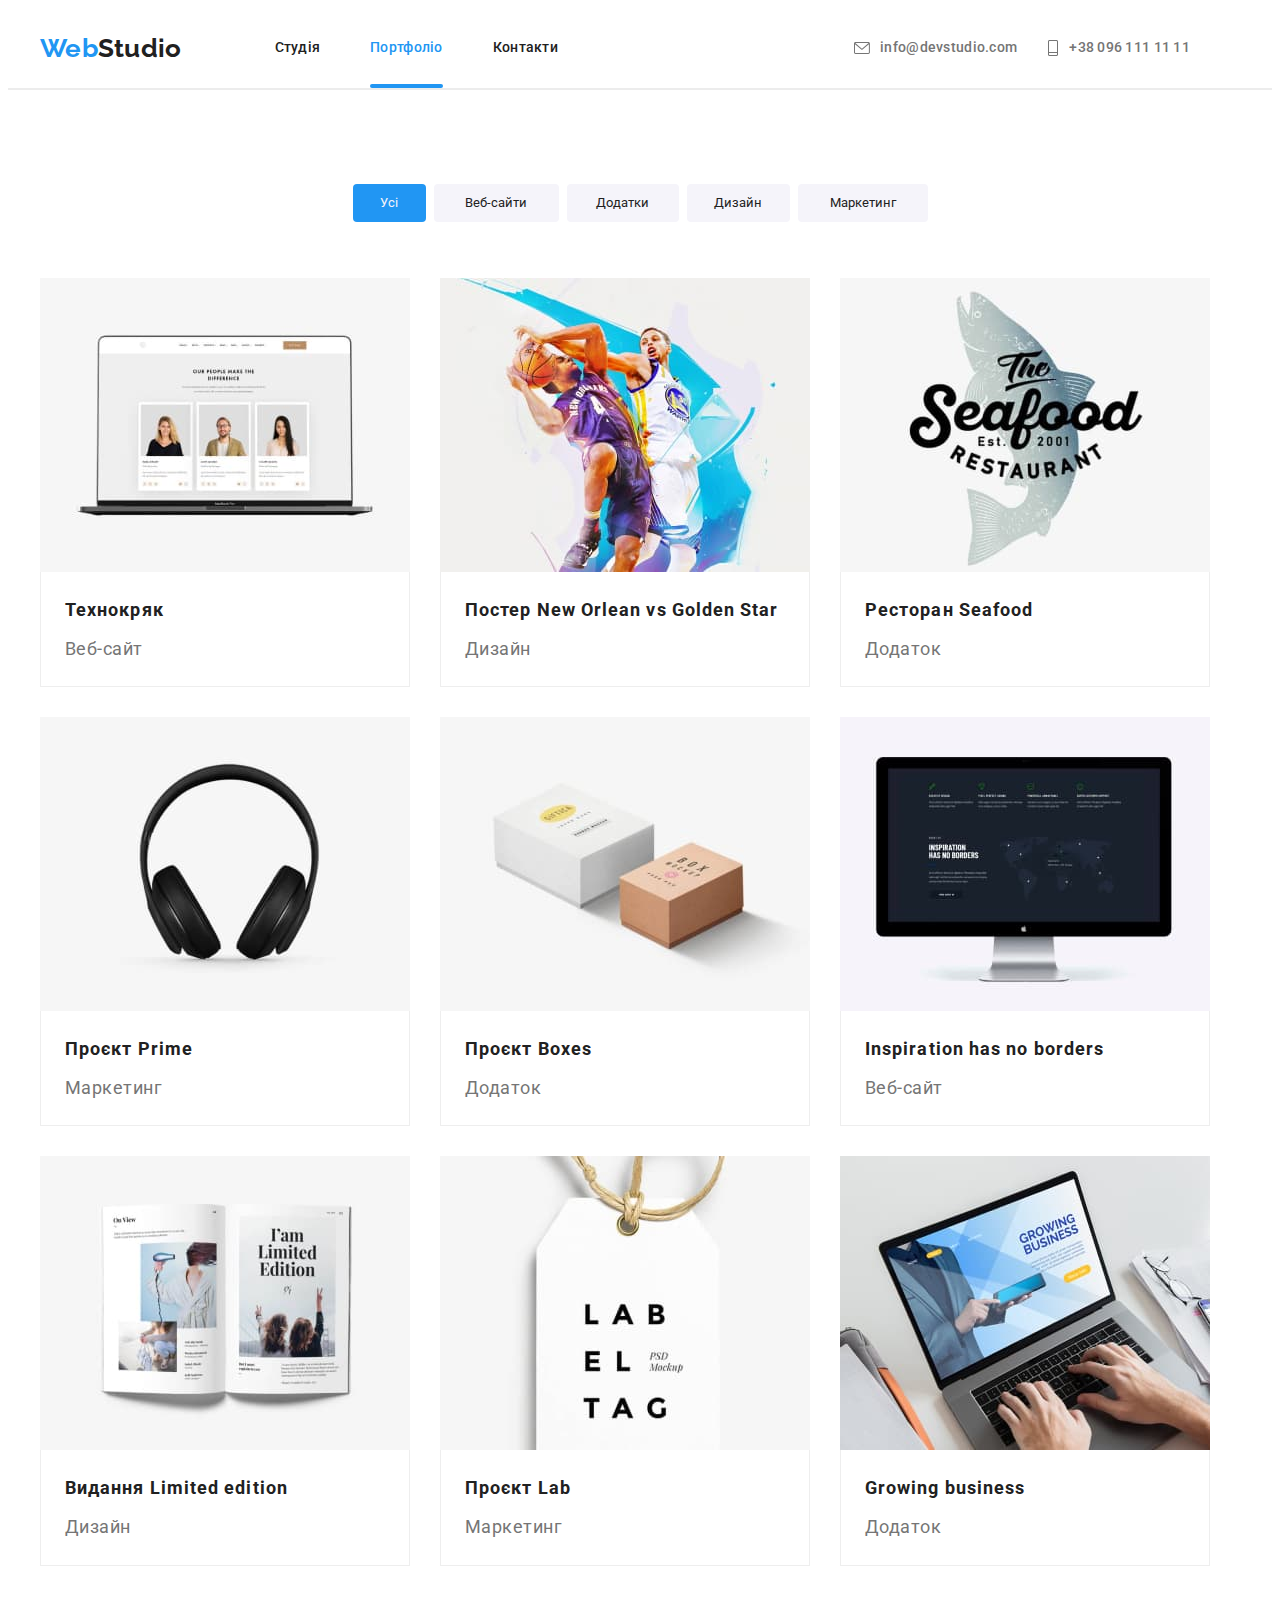
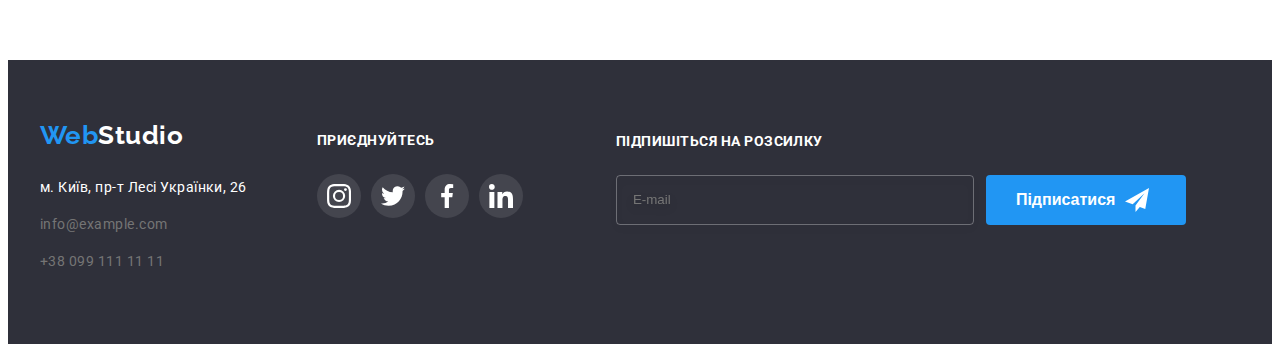
==== commit e0492ca6: "Update modal" ====
--- a/portfolio.html
+++ b/portfolio.html
@@ -21,9 +21,9 @@
   <!-- HEADER -->
     <header class="heder-section">
     <nav class="navigation container">
-      <a  href="./index.html" class="logo"> 
-        <span class="logo-partone"> Web </span>
-          <span class="logo-partsecond">Studio </span> </a>
+       <a  href="./index.html" class="logo"> 
+        <span class="logo-partone">Web</span>Studio</a>
+     
         <ul class="list-site-nav">
         <li class="site-nav" ><a href="./index.html" class="portfolio">Студія</a> </li>
         <li class="current"><a href="./portfolio.html" class="current-list">Портфоліо</a> </li>
@@ -279,10 +279,8 @@
   <footer class="footer">
     <div class="container footer-contact">
       <div> 
-      <a href="./index.html" class="logo logo-partone"> 
-        <span> Web </span>
-      <span class="logo logo-partthird">Studio </span> </a> 
-    <address> 
+      <a href="./index.html" class="logo-footer"> 
+        <span class="logo-partone">Web</span>Studio</a>  <address> 
       <ul class="item">
         <li class="item-contact"> <a href="https://goo.gl/maps/CPtrU1FHBa2aNyZL9" 
         target="_blank" 
--- a/css/styles.css
+++ b/css/styles.css
@@ -80,17 +80,34 @@
     font-size: 26px;
     line-height: 1.19;
     font-weight: 700;
-    display: inline-block;       
+    display: inline-block;  
+    color: rgba(33, 33, 33, 1);
  }
  
 .logo-partone
 {
     color: rgba(33, 150, 243, 1); 
-}
-.logo-partsecond 
+    display: inline-block;
+}
+
+.logo-footer {
+        font-family: "Raleway", sans-serif;
+        font-size: 26px;
+        line-height: 1.19;
+        font-weight: 700;
+        display: inline-block;
+        color: rgba(255, 255, 255, 1);
+    }
+
+/* .logo-partthird {
+    color: rgba(255, 255, 255, 1);
+    margin-bottom: 20px;
+    display: inline-block;
+} */
+/* .logo-partsecond 
     {
     color:rgba(33, 33, 33, 1);
-}
+} */
 /* ----------------------nav------------- */
 .navigation{
 font-style: Medium;
@@ -367,8 +384,12 @@
      background-color: rgba(128, 28, 0, 0.302);
  }
   */
-.modal-field{
+
+.modal-field {
     text-align: left;
+}
+.checkbox-field{
+    text-align: center;
 }
 .input-wrap {
     position: relative;
@@ -390,6 +411,11 @@
        
 } 
 
+.modal-lable span {
+    display: inline-block;
+    font-size: 12px;
+    margin-bottom: 4px;
+}
 input.modal-input{
     padding-left: 40px;
 }
@@ -424,16 +450,7 @@
 .form-comment:not(:placeholder-shown) {
     color: #212121;
 }
- .submit{
-    width: 200px;
-        height: 50px;
- 
-        background: #2196F3;
-        box-shadow: 0px 4px 4px rgba(0, 0, 0, 0.15);
-        border-radius: 4px;
-        border: 1px solid transparent;
-        color: #FFFFFF;
- }
+
 .button-close {
     position: absolute;
     top: 8px;
@@ -461,29 +478,31 @@
     font-size: 12px;
     color: #757575;
 }
-/* span.modal-span{
-margin-bottom: 14px;
-margin-top: 14px;
-margin-left: 14px;
-} */
+
 
 
 .checkbox-label {
     font-weight: normal;
     font-size: 14px;
     line-height: 1.71;
-
     color: var(--primary-text-color);
-
     margin-bottom: 30px;
     margin-top: 20px;
-
     align-items: center;
     justify-content: center;
     display: flex;
 }
-
-.checkbox-label>.visually-hidden {
+.checkbox-label::before{
+ content: '';
+ width: 16px;
+ height: 15px;
+ border: 2px solid black;
+ border-radius: 3px;
+ display: block;
+margin-right: 7px;
+}
+
+/* .checkbox-label>.visually-hidden {
     position: absolute;
     white-space: nowrap;
     width: 1px;
@@ -494,12 +513,24 @@
     clip: rect(0 0 0 0);
     clip-path: inset(50%);
     margin: -1px;
-}
-
-.checkbox-label>.visually-hidden:checked+.checkbox-icon {
+} */
+
+.input-check:checked + .checkbox-label::before {
     background-color: var(--accent-color);
-    border: transparent;
-}
+        border: none;
+        background-image: url(../images/check.svg);
+        background-position: center;
+        background-repeat: no-repeat;    
+}
+
+.input-check:focus+.checkbox-label::before {
+    border-color: var(--accent-color);
+}
+
+/* .checkbox-label>.visually-hidden:checked+.checkbox-icon {
+    background-color: var(--accent-color);
+    border: none;
+} */
 
 .checkbox-icon {
     width: 16px;
@@ -517,6 +548,17 @@
     text-decoration: underline;
    
 }
+
+ .submit {
+     width: 200px;
+     height: 50px;
+
+     background: #2196F3;
+     box-shadow: 0px 4px 4px rgba(0, 0, 0, 0.15);
+     border-radius: 4px;
+     border: 1px solid transparent;
+     color: #FFFFFF;
+ }
 
 /* OUR ADVANTAGES */
 
@@ -546,6 +588,7 @@
         align-items: center;
         width: 270px;
         height: 120px;
+        margin-bottom: 30px;
         background-color: rgba(245, 244, 250, 1);
 }
 
@@ -735,17 +778,13 @@
     display: flex;
 
 }
-.logo-partthird {
-    color: rgba(255, 255, 255, 1);
-    margin-bottom: 20px;
-}
 
 address {
     font-style: normal;
 }
 .item {
     padding-left: 0px;
-    margin-top: 0px;
+    margin-top: 20px;
     margin-bottom: 0px;
 }
 
